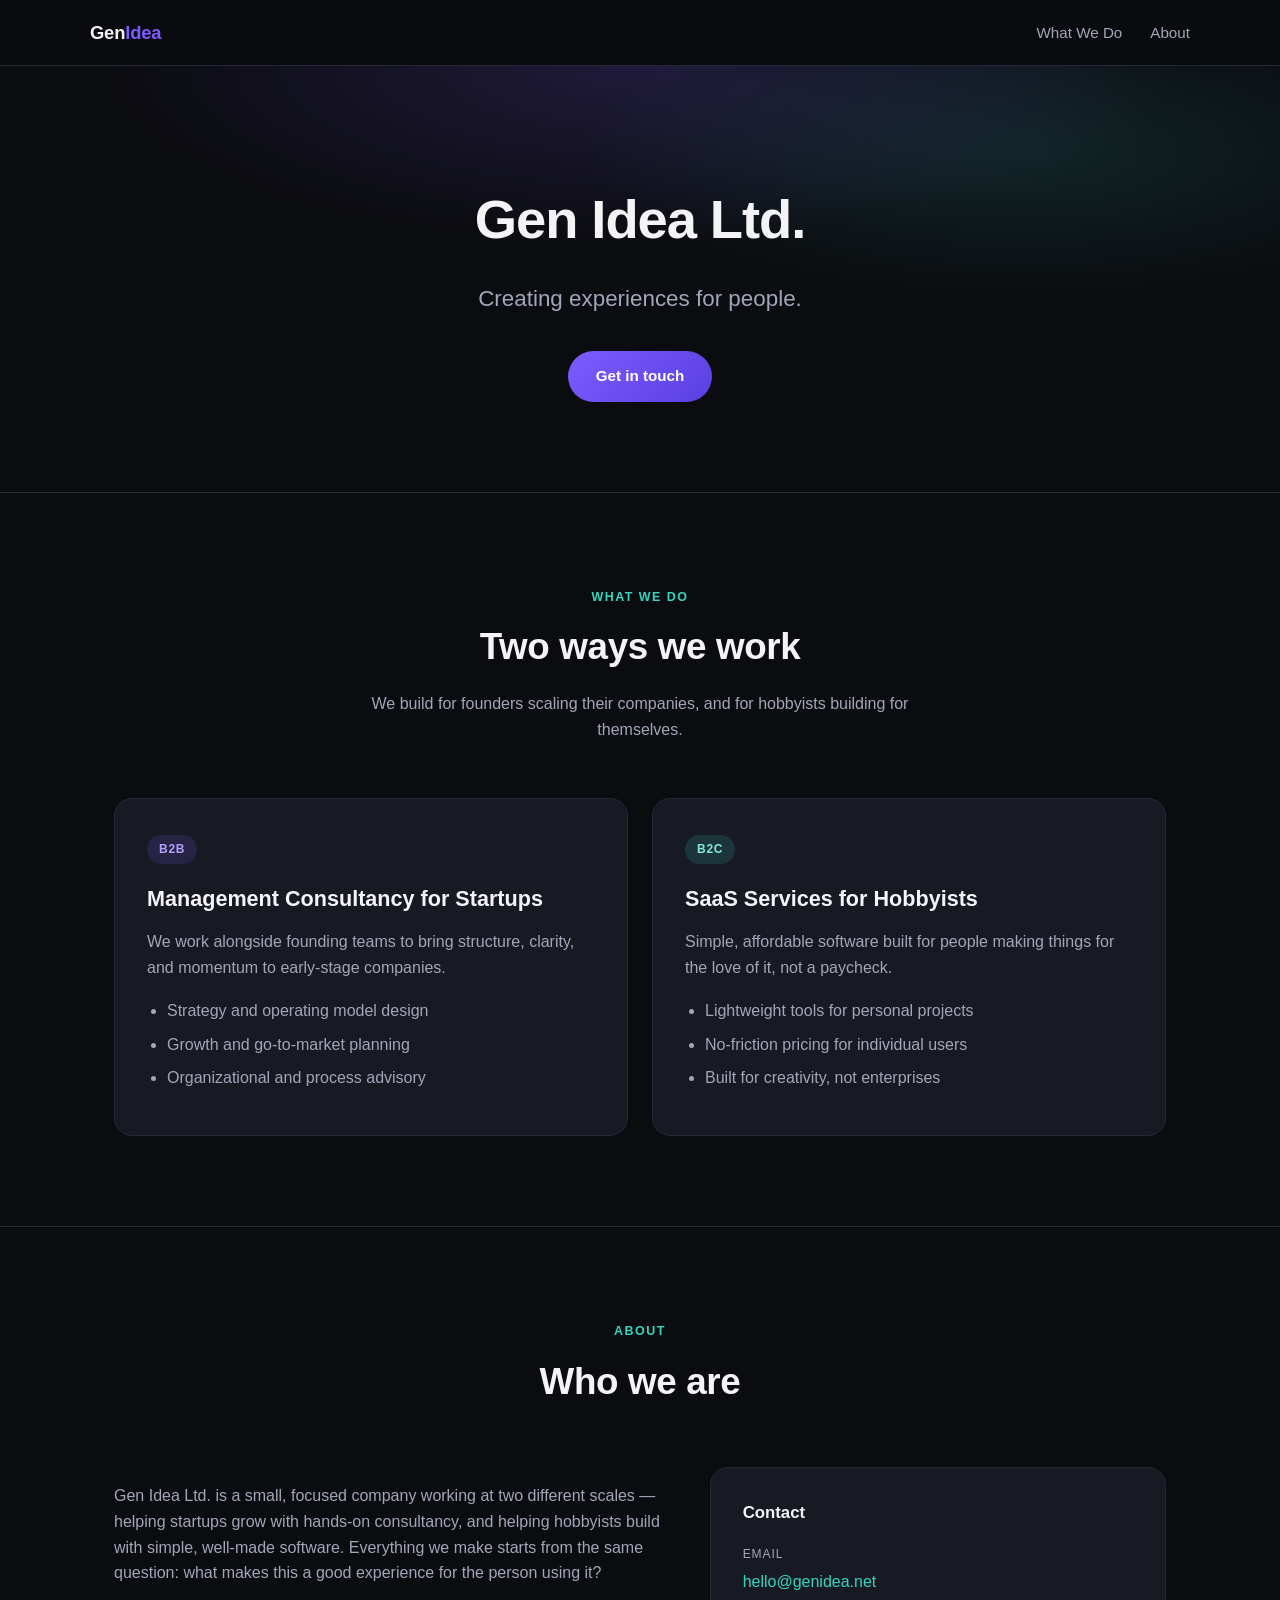
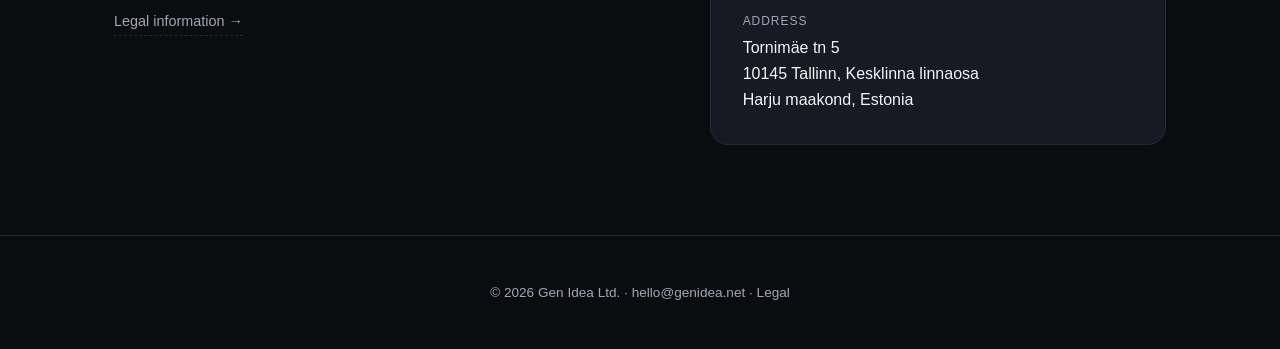
==== website/index.html @ 3b7971c5 "Add single-page website for Gen Idea Ltd. Includes hero with slogan, B2B/B2C what-we-do section, abo" ====
<!doctype html>
<html lang="en">
<head>
  <meta charset="utf-8" />
  <meta name="viewport" content="width=device-width, initial-scale=1" />
  <title>Gen Idea Ltd. — Creating experiences for people.</title>
  <meta name="description" content="Gen Idea Ltd. — management consultancy for startups and SaaS tools for hobbyists." />
  <link rel="stylesheet" href="styles.css" />
</head>
<body>
  <header>
    <div class="wrap nav">
      <a class="logo" href="#top">Gen<span>Idea</span></a>
      <nav>
        <ul>
          <li><a href="#what-we-do">What We Do</a></li>
          <li><a href="#about">About</a></li>
        </ul>
      </nav>
    </div>
  </header>

  <main>
    <section class="hero" id="top">
      <div class="wrap">
        <h1>Gen Idea Ltd.</h1>
        <p class="slogan">Creating experiences for people.</p>
        <a class="btn" href="mailto:hello@genidea.net">Get in touch</a>
      </div>
    </section>

    <section id="what-we-do">
      <div class="wrap">
        <div class="section-head">
          <span class="eyebrow">What We Do</span>
          <h2>Two ways we work</h2>
          <p>We build for founders scaling their companies, and for hobbyists building for themselves.</p>
        </div>
        <div class="segments">
          <div class="segment b2b">
            <span class="tag">B2B</span>
            <h3>Management Consultancy for Startups</h3>
            <p>We work alongside founding teams to bring structure, clarity, and momentum to early-stage companies.</p>
            <ul>
              <li>Strategy and operating model design</li>
              <li>Growth and go-to-market planning</li>
              <li>Organizational and process advisory</li>
            </ul>
          </div>
          <div class="segment b2c">
            <span class="tag">B2C</span>
            <h3>SaaS Services for Hobbyists</h3>
            <p>Simple, affordable software built for people making things for the love of it, not a paycheck.</p>
            <ul>
              <li>Lightweight tools for personal projects</li>
              <li>No-friction pricing for individual users</li>
              <li>Built for creativity, not enterprises</li>
            </ul>
          </div>
        </div>
      </div>
    </section>

    <section id="about">
      <div class="wrap">
        <div class="section-head">
          <span class="eyebrow">About</span>
          <h2>Who we are</h2>
        </div>
        <div class="about-grid">
          <div>
            <p>Gen Idea Ltd. is a small, focused company working at two different scales — helping startups grow with hands-on consultancy, and helping hobbyists build with simple, well-made software. Everything we make starts from the same question: what makes this a good experience for the person using it?</p>
            <a class="legal-link" href="legal.html">Legal information →</a>
          </div>
          <div class="info-card">
            <h3>Contact</h3>
            <div class="info-row">
              <div>
                <div class="label">Email</div>
                <div class="value"><a href="mailto:hello@genidea.net">hello@genidea.net</a></div>
              </div>
            </div>
            <div class="info-row">
              <div>
                <div class="label">Address</div>
                <div class="value">Tornimäe tn 5<br />10145 Tallinn, Kesklinna linnaosa<br />Harju maakond, Estonia</div>
              </div>
            </div>
          </div>
        </div>
      </div>
    </section>
  </main>

  <footer>
    <div class="wrap">
      <p>&copy; 2026 Gen Idea Ltd. · <a href="mailto:hello@genidea.net">hello@genidea.net</a> · <a href="legal.html">Legal</a></p>
    </div>
  </footer>
</body>
</html>
---- website/styles.css ----
:root {
  --bg: #0b0c10;
  --bg-alt: #121319;
  --surface: #171923;
  --border: #262838;
  --text: #f4f4f6;
  --text-dim: #a3a6b8;
  --accent: #7c5cff;
  --accent-2: #35d6c0;
  --max-width: 1100px;
}

* {
  box-sizing: border-box;
}

html {
  scroll-behavior: smooth;
}

body {
  margin: 0;
  font-family: "Inter", -apple-system, BlinkMacSystemFont, "Segoe UI", sans-serif;
  background: var(--bg);
  color: var(--text);
  line-height: 1.6;
}

a {
  color: inherit;
}

img {
  max-width: 100%;
}

.wrap {
  max-width: var(--max-width);
  margin: 0 auto;
  padding: 0 24px;
}

/* Header */

header {
  position: sticky;
  top: 0;
  z-index: 10;
  background: rgba(11, 12, 16, 0.85);
  backdrop-filter: blur(10px);
  border-bottom: 1px solid var(--border);
}

.nav {
  display: flex;
  align-items: center;
  justify-content: space-between;
  padding: 18px 0;
}

.logo {
  font-weight: 700;
  font-size: 1.15rem;
  letter-spacing: -0.01em;
  text-decoration: none;
}

.logo span {
  color: var(--accent);
}

nav ul {
  display: flex;
  gap: 28px;
  list-style: none;
  margin: 0;
  padding: 0;
}

nav a {
  text-decoration: none;
  color: var(--text-dim);
  font-size: 0.95rem;
  transition: color 0.15s ease;
}

nav a:hover {
  color: var(--text);
}

/* Hero */

.hero {
  padding: 110px 0 90px;
  text-align: center;
  background:
    radial-gradient(60% 60% at 50% 0%, rgba(124, 92, 255, 0.18), transparent 70%),
    radial-gradient(50% 50% at 80% 20%, rgba(53, 214, 192, 0.12), transparent 70%);
}

.hero h1 {
  font-size: clamp(2.2rem, 5vw, 3.4rem);
  margin: 0 0 18px;
  letter-spacing: -0.02em;
}

.hero p.slogan {
  font-size: clamp(1.1rem, 2.5vw, 1.4rem);
  color: var(--text-dim);
  max-width: 560px;
  margin: 0 auto 34px;
}

.btn {
  display: inline-block;
  padding: 13px 28px;
  border-radius: 999px;
  background: linear-gradient(135deg, var(--accent), #5a3fe0);
  color: #fff;
  text-decoration: none;
  font-weight: 600;
  font-size: 0.95rem;
  transition: transform 0.15s ease, box-shadow 0.15s ease;
}

.btn:hover {
  transform: translateY(-2px);
  box-shadow: 0 12px 24px -8px rgba(124, 92, 255, 0.55);
}

/* Section shared */

section {
  padding: 90px 0;
}

section + section {
  border-top: 1px solid var(--border);
}

.section-head {
  text-align: center;
  max-width: 620px;
  margin: 0 auto 56px;
}

.section-head .eyebrow {
  text-transform: uppercase;
  letter-spacing: 0.12em;
  font-size: 0.78rem;
  color: var(--accent-2);
  font-weight: 700;
}

.section-head h2 {
  font-size: clamp(1.7rem, 3.5vw, 2.3rem);
  margin: 10px 0 14px;
  letter-spacing: -0.01em;
}

.section-head p {
  color: var(--text-dim);
  margin: 0;
}

/* What we do */

.segments {
  display: grid;
  grid-template-columns: repeat(auto-fit, minmax(300px, 1fr));
  gap: 24px;
}

.segment {
  background: var(--surface);
  border: 1px solid var(--border);
  border-radius: 18px;
  padding: 36px 32px;
}

.segment .tag {
  display: inline-block;
  font-size: 0.75rem;
  font-weight: 700;
  letter-spacing: 0.06em;
  padding: 5px 12px;
  border-radius: 999px;
  margin-bottom: 18px;
}

.segment.b2b .tag {
  background: rgba(124, 92, 255, 0.15);
  color: #b3a1ff;
}

.segment.b2c .tag {
  background: rgba(53, 214, 192, 0.15);
  color: #7fe9da;
}

.segment h3 {
  margin: 0 0 12px;
  font-size: 1.35rem;
}

.segment p {
  color: var(--text-dim);
  margin: 0 0 18px;
}

.segment ul {
  margin: 0;
  padding-left: 20px;
  color: var(--text-dim);
}

.segment li {
  margin-bottom: 8px;
}

/* About */

.about-grid {
  display: grid;
  grid-template-columns: 1.2fr 1fr;
  gap: 48px;
  align-items: start;
}

.about-grid p {
  color: var(--text-dim);
}

.info-card {
  background: var(--surface);
  border: 1px solid var(--border);
  border-radius: 18px;
  padding: 32px;
}

.info-card h3 {
  margin: 0 0 18px;
  font-size: 1.05rem;
}

.info-row {
  display: flex;
  gap: 14px;
  margin-bottom: 18px;
}

.info-row:last-child {
  margin-bottom: 0;
}

.info-row .label {
  font-size: 0.75rem;
  text-transform: uppercase;
  letter-spacing: 0.08em;
  color: var(--text-dim);
  margin-bottom: 4px;
}

.info-row .value a {
  color: var(--accent-2);
  text-decoration: none;
}

.info-row .value a:hover {
  text-decoration: underline;
}

.legal-link {
  display: inline-flex;
  align-items: center;
  gap: 6px;
  margin-top: 8px;
  font-size: 0.9rem;
  color: var(--text-dim);
  text-decoration: none;
  border-bottom: 1px dashed var(--border);
  padding-bottom: 2px;
}

.legal-link:hover {
  color: var(--text);
  border-color: var(--text-dim);
}

@media (max-width: 720px) {
  .about-grid {
    grid-template-columns: 1fr;
  }

  nav ul {
    gap: 16px;
  }
}

/* Footer */

footer {
  border-top: 1px solid var(--border);
  padding: 32px 0;
  text-align: center;
  color: var(--text-dim);
  font-size: 0.85rem;
}

footer a {
  color: var(--text-dim);
  text-decoration: none;
}

footer a:hover {
  color: var(--text);
}

/* Legal page */

.legal-body {
  max-width: 720px;
  margin: 0 auto;
  padding: 70px 24px 100px;
}

.legal-body h1 {
  font-size: 2rem;
  margin-bottom: 8px;
}

.legal-body .updated {
  color: var(--text-dim);
  font-size: 0.9rem;
  margin-bottom: 40px;
}

.legal-body h2 {
  font-size: 1.2rem;
  margin-top: 40px;
}

.legal-body p,
.legal-body li {
  color: var(--text-dim);
}

.back-link {
  display: inline-block;
  margin-bottom: 30px;
  color: var(--accent-2);
  text-decoration: none;
  font-size: 0.9rem;
}

.back-link:hover {
  text-decoration: underline;
}
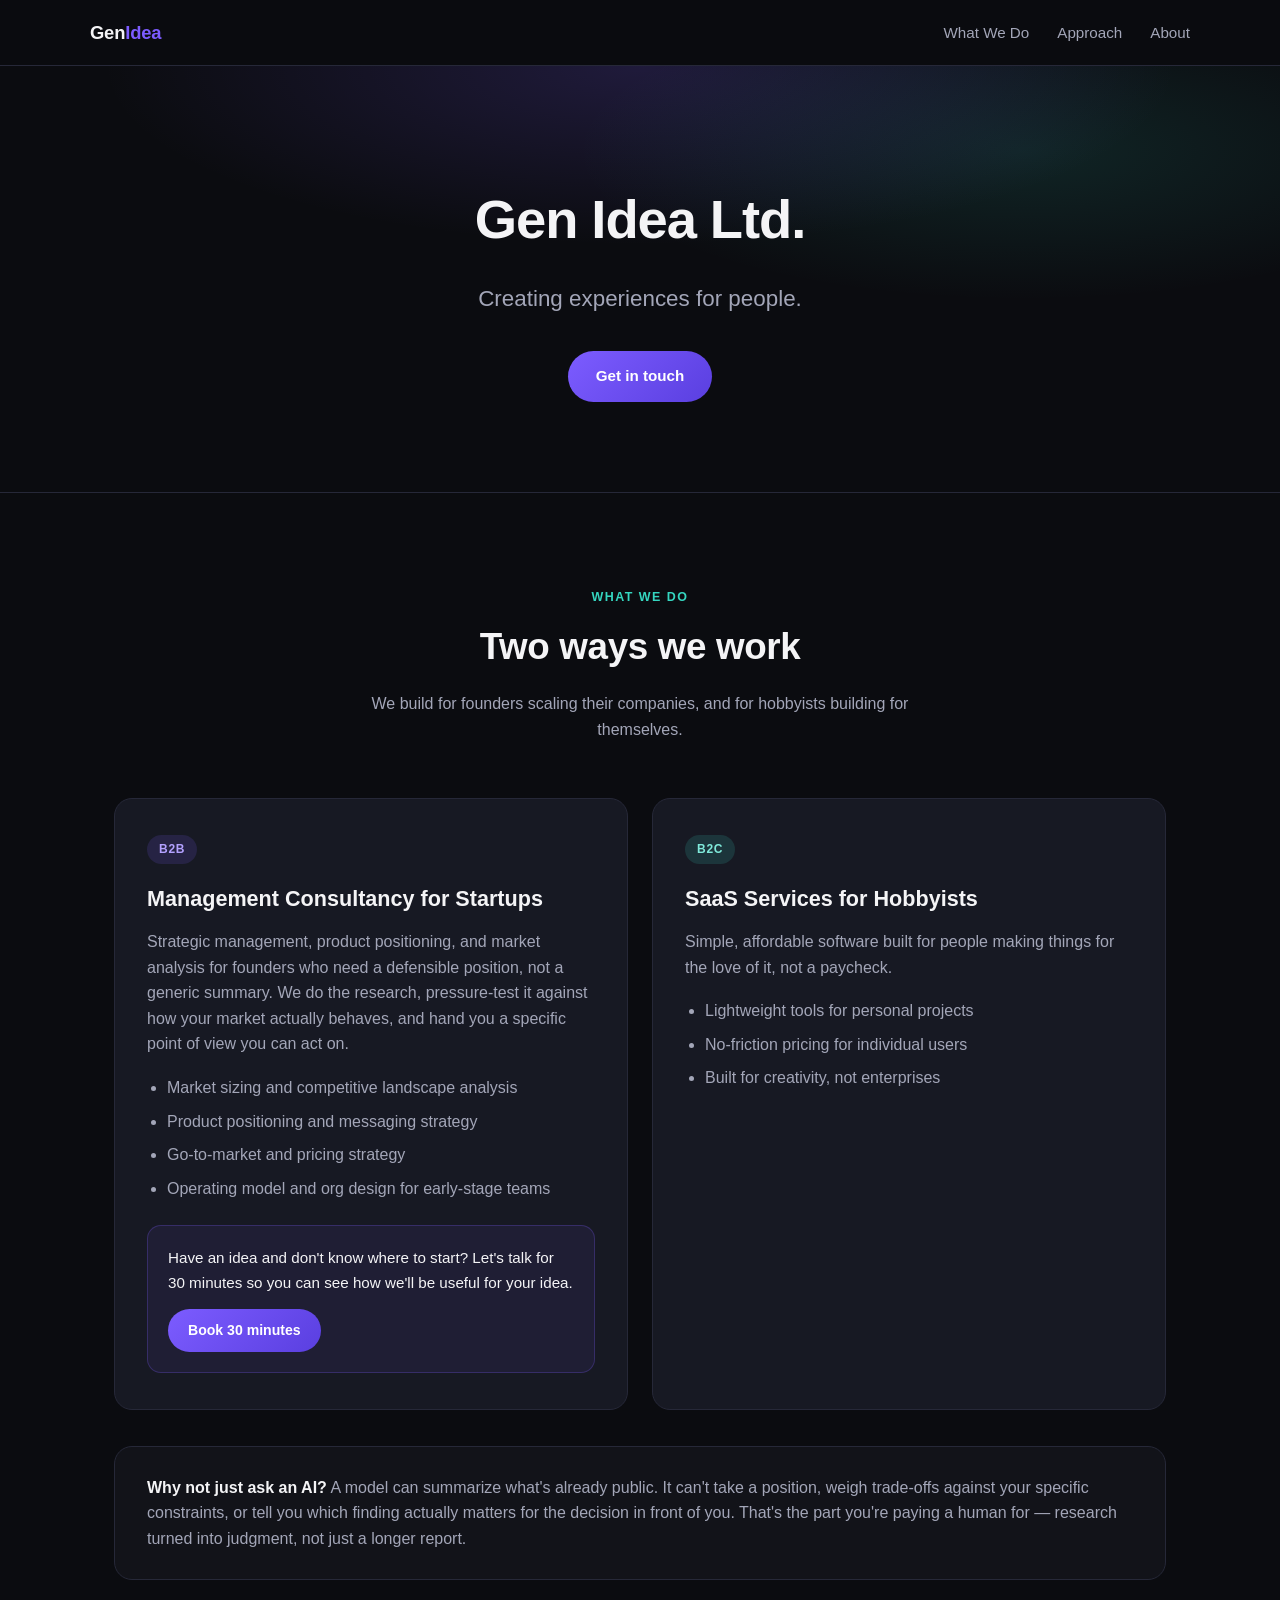
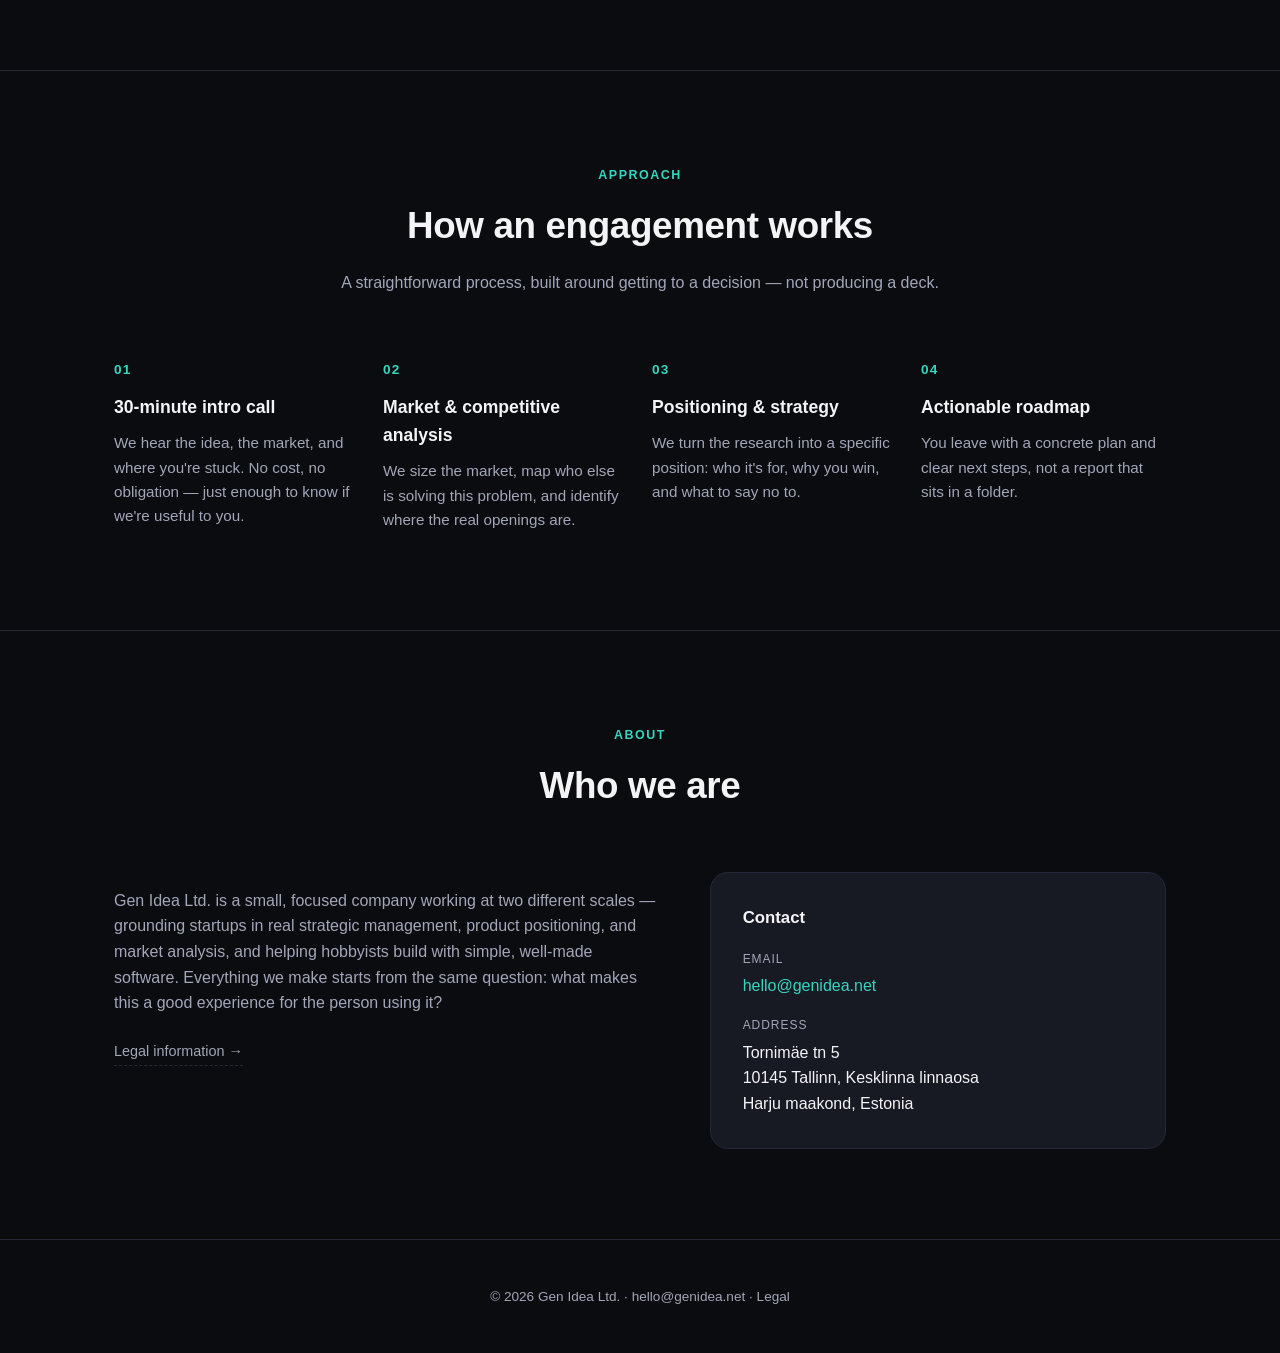
==== commit e1fccbf7: "Reposition B2B copy around strategic management expertise Add named methodology (market sizing, posi" ====
--- a/website/index.html
+++ b/website/index.html
@@ -14,6 +14,7 @@
       <nav>
         <ul>
           <li><a href="#what-we-do">What We Do</a></li>
+          <li><a href="#approach">Approach</a></li>
           <li><a href="#about">About</a></li>
         </ul>
       </nav>
@@ -40,12 +41,17 @@
           <div class="segment b2b">
             <span class="tag">B2B</span>
             <h3>Management Consultancy for Startups</h3>
-            <p>We work alongside founding teams to bring structure, clarity, and momentum to early-stage companies.</p>
+            <p>Strategic management, product positioning, and market analysis for founders who need a defensible position, not a generic summary. We do the research, pressure-test it against how your market actually behaves, and hand you a specific point of view you can act on.</p>
             <ul>
-              <li>Strategy and operating model design</li>
-              <li>Growth and go-to-market planning</li>
-              <li>Organizational and process advisory</li>
+              <li>Market sizing and competitive landscape analysis</li>
+              <li>Product positioning and messaging strategy</li>
+              <li>Go-to-market and pricing strategy</li>
+              <li>Operating model and org design for early-stage teams</li>
             </ul>
+            <div class="cta-box">
+              <p>Have an idea and don't know where to start? Let's talk for 30 minutes so you can see how we'll be useful for your idea.</p>
+              <a class="btn btn-sm" href="mailto:hello@genidea.net?subject=30-minute%20call%20about%20my%20idea">Book 30 minutes</a>
+            </div>
           </div>
           <div class="segment b2c">
             <span class="tag">B2C</span>
@@ -56,6 +62,41 @@
               <li>No-friction pricing for individual users</li>
               <li>Built for creativity, not enterprises</li>
             </ul>
+          </div>
+        </div>
+        <div class="differentiator">
+          <p><strong>Why not just ask an AI?</strong> A model can summarize what's already public. It can't take a position, weigh trade-offs against your specific constraints, or tell you which finding actually matters for the decision in front of you. That's the part you're paying a human for — research turned into judgment, not just a longer report.</p>
+        </div>
+      </div>
+    </section>
+
+    <section id="approach">
+      <div class="wrap">
+        <div class="section-head">
+          <span class="eyebrow">Approach</span>
+          <h2>How an engagement works</h2>
+          <p>A straightforward process, built around getting to a decision — not producing a deck.</p>
+        </div>
+        <div class="process">
+          <div class="process-step">
+            <span class="step-num">01</span>
+            <h3>30-minute intro call</h3>
+            <p>We hear the idea, the market, and where you're stuck. No cost, no obligation — just enough to know if we're useful to you.</p>
+          </div>
+          <div class="process-step">
+            <span class="step-num">02</span>
+            <h3>Market &amp; competitive analysis</h3>
+            <p>We size the market, map who else is solving this problem, and identify where the real openings are.</p>
+          </div>
+          <div class="process-step">
+            <span class="step-num">03</span>
+            <h3>Positioning &amp; strategy</h3>
+            <p>We turn the research into a specific position: who it's for, why you win, and what to say no to.</p>
+          </div>
+          <div class="process-step">
+            <span class="step-num">04</span>
+            <h3>Actionable roadmap</h3>
+            <p>You leave with a concrete plan and clear next steps, not a report that sits in a folder.</p>
           </div>
         </div>
       </div>
@@ -69,7 +110,7 @@
         </div>
         <div class="about-grid">
           <div>
-            <p>Gen Idea Ltd. is a small, focused company working at two different scales — helping startups grow with hands-on consultancy, and helping hobbyists build with simple, well-made software. Everything we make starts from the same question: what makes this a good experience for the person using it?</p>
+            <p>Gen Idea Ltd. is a small, focused company working at two different scales — grounding startups in real strategic management, product positioning, and market analysis, and helping hobbyists build with simple, well-made software. Everything we make starts from the same question: what makes this a good experience for the person using it?</p>
             <a class="legal-link" href="legal.html">Legal information →</a>
           </div>
           <div class="info-card">
--- a/website/styles.css
+++ b/website/styles.css
@@ -218,6 +218,74 @@
   margin-bottom: 8px;
 }
 
+.cta-box {
+  margin-top: 24px;
+  padding: 20px;
+  border-radius: 14px;
+  background: rgba(124, 92, 255, 0.08);
+  border: 1px solid rgba(124, 92, 255, 0.25);
+}
+
+.cta-box p {
+  margin: 0 0 14px;
+  color: var(--text);
+  font-size: 0.95rem;
+}
+
+.btn-sm {
+  padding: 10px 20px;
+  font-size: 0.88rem;
+}
+
+.differentiator {
+  margin-top: 36px;
+  padding: 28px 32px;
+  border-radius: 18px;
+  background: var(--bg-alt);
+  border: 1px solid var(--border);
+}
+
+.differentiator p {
+  margin: 0;
+  color: var(--text-dim);
+}
+
+.differentiator strong {
+  color: var(--text);
+}
+
+/* Approach */
+
+.process {
+  display: grid;
+  grid-template-columns: repeat(auto-fit, minmax(220px, 1fr));
+  gap: 24px;
+}
+
+.process-step {
+  padding: 8px 0;
+}
+
+.step-num {
+  display: block;
+  font-size: 0.85rem;
+  font-weight: 700;
+  color: var(--accent-2);
+  letter-spacing: 0.08em;
+  margin-bottom: 12px;
+}
+
+.process-step h3 {
+  margin: 0 0 10px;
+  font-size: 1.1rem;
+}
+
+.process-step p {
+  margin: 0;
+  color: var(--text-dim);
+  font-size: 0.95rem;
+}
+
 /* About */
 
 .about-grid {
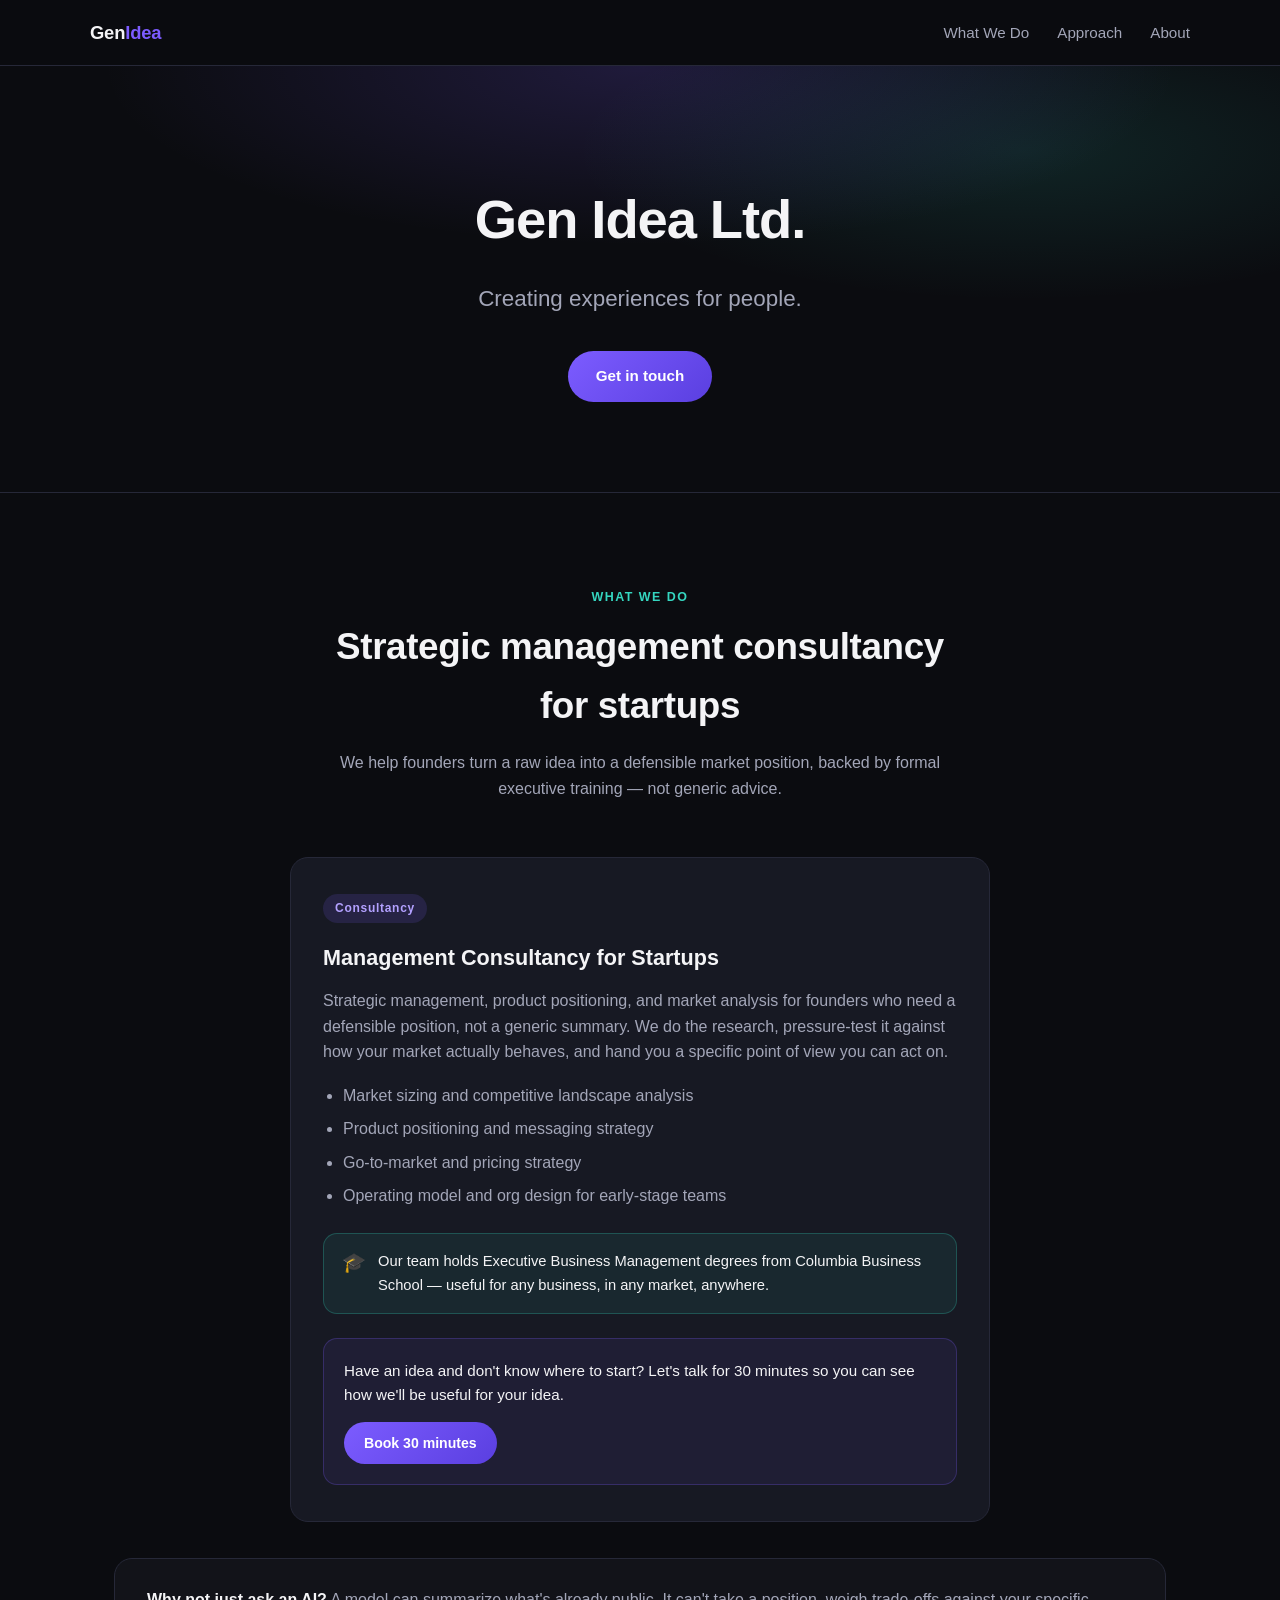
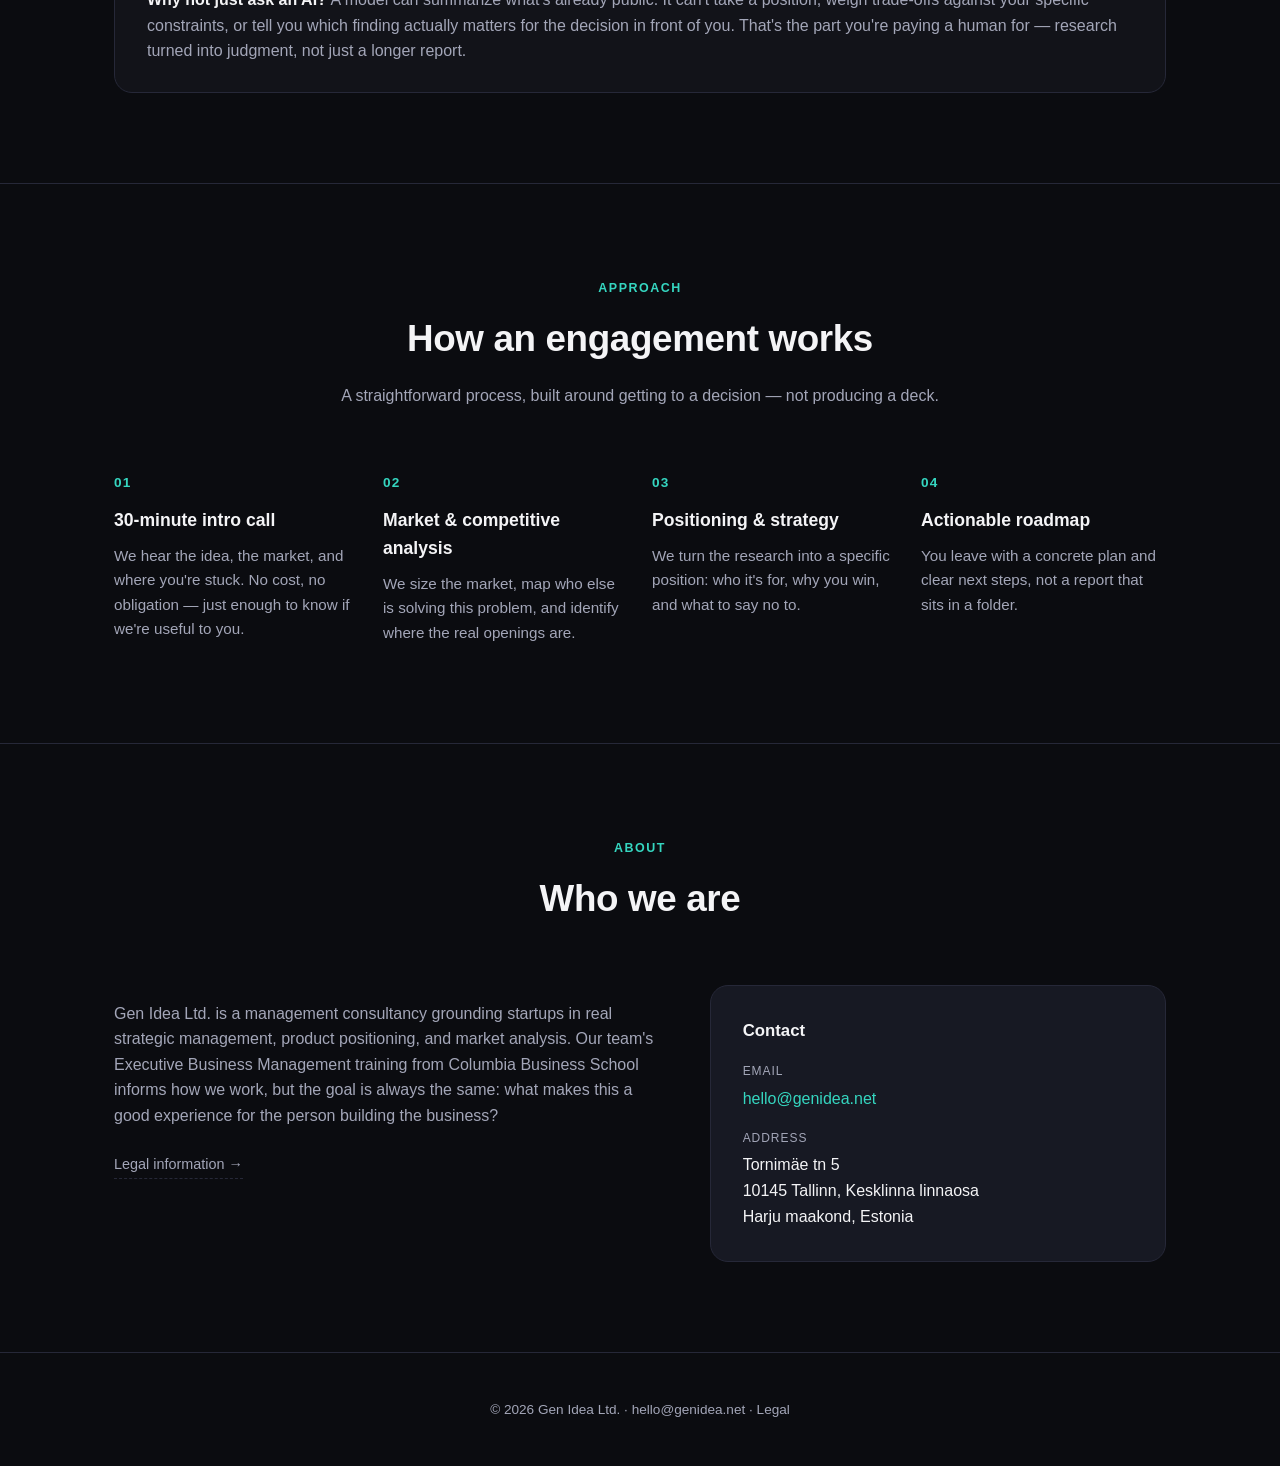
==== commit 10c49a7a: "Drop B2C segment, make site fully B2B and add credentials Remove the SaaS-for-hobbyists offering and" ====
--- a/website/index.html
+++ b/website/index.html
@@ -4,7 +4,7 @@
   <meta charset="utf-8" />
   <meta name="viewport" content="width=device-width, initial-scale=1" />
   <title>Gen Idea Ltd. — Creating experiences for people.</title>
-  <meta name="description" content="Gen Idea Ltd. — management consultancy for startups and SaaS tools for hobbyists." />
+  <meta name="description" content="Gen Idea Ltd. — strategic management consultancy for startups, led by Columbia Business School-trained executives." />
   <link rel="stylesheet" href="styles.css" />
 </head>
 <body>
@@ -34,12 +34,12 @@
       <div class="wrap">
         <div class="section-head">
           <span class="eyebrow">What We Do</span>
-          <h2>Two ways we work</h2>
-          <p>We build for founders scaling their companies, and for hobbyists building for themselves.</p>
+          <h2>Strategic management consultancy for startups</h2>
+          <p>We help founders turn a raw idea into a defensible market position, backed by formal executive training — not generic advice.</p>
         </div>
-        <div class="segments">
+        <div class="segments segments-single">
           <div class="segment b2b">
-            <span class="tag">B2B</span>
+            <span class="tag">Consultancy</span>
             <h3>Management Consultancy for Startups</h3>
             <p>Strategic management, product positioning, and market analysis for founders who need a defensible position, not a generic summary. We do the research, pressure-test it against how your market actually behaves, and hand you a specific point of view you can act on.</p>
             <ul>
@@ -48,20 +48,14 @@
               <li>Go-to-market and pricing strategy</li>
               <li>Operating model and org design for early-stage teams</li>
             </ul>
+            <div class="credential-badge">
+              <span class="credential-icon" aria-hidden="true">🎓</span>
+              <p>Our team holds Executive Business Management degrees from Columbia Business School — useful for any business, in any market, anywhere.</p>
+            </div>
             <div class="cta-box">
               <p>Have an idea and don't know where to start? Let's talk for 30 minutes so you can see how we'll be useful for your idea.</p>
               <a class="btn btn-sm" href="mailto:hello@genidea.net?subject=30-minute%20call%20about%20my%20idea">Book 30 minutes</a>
             </div>
-          </div>
-          <div class="segment b2c">
-            <span class="tag">B2C</span>
-            <h3>SaaS Services for Hobbyists</h3>
-            <p>Simple, affordable software built for people making things for the love of it, not a paycheck.</p>
-            <ul>
-              <li>Lightweight tools for personal projects</li>
-              <li>No-friction pricing for individual users</li>
-              <li>Built for creativity, not enterprises</li>
-            </ul>
           </div>
         </div>
         <div class="differentiator">
@@ -110,7 +104,7 @@
         </div>
         <div class="about-grid">
           <div>
-            <p>Gen Idea Ltd. is a small, focused company working at two different scales — grounding startups in real strategic management, product positioning, and market analysis, and helping hobbyists build with simple, well-made software. Everything we make starts from the same question: what makes this a good experience for the person using it?</p>
+            <p>Gen Idea Ltd. is a management consultancy grounding startups in real strategic management, product positioning, and market analysis. Our team's Executive Business Management training from Columbia Business School informs how we work, but the goal is always the same: what makes this a good experience for the person building the business?</p>
             <a class="legal-link" href="legal.html">Legal information →</a>
           </div>
           <div class="info-card">
--- a/website/styles.css
+++ b/website/styles.css
@@ -171,6 +171,12 @@
   gap: 24px;
 }
 
+.segments-single {
+  grid-template-columns: 1fr;
+  max-width: 700px;
+  margin: 0 auto;
+}
+
 .segment {
   background: var(--surface);
   border: 1px solid var(--border);
@@ -218,6 +224,28 @@
   margin-bottom: 8px;
 }
 
+.credential-badge {
+  display: flex;
+  align-items: flex-start;
+  gap: 12px;
+  margin-top: 24px;
+  padding: 16px 18px;
+  border-radius: 14px;
+  background: rgba(53, 214, 192, 0.08);
+  border: 1px solid rgba(53, 214, 192, 0.25);
+}
+
+.credential-icon {
+  font-size: 1.2rem;
+  line-height: 1.4;
+}
+
+.credential-badge p {
+  margin: 0;
+  color: var(--text);
+  font-size: 0.92rem;
+}
+
 .cta-box {
   margin-top: 24px;
   padding: 20px;
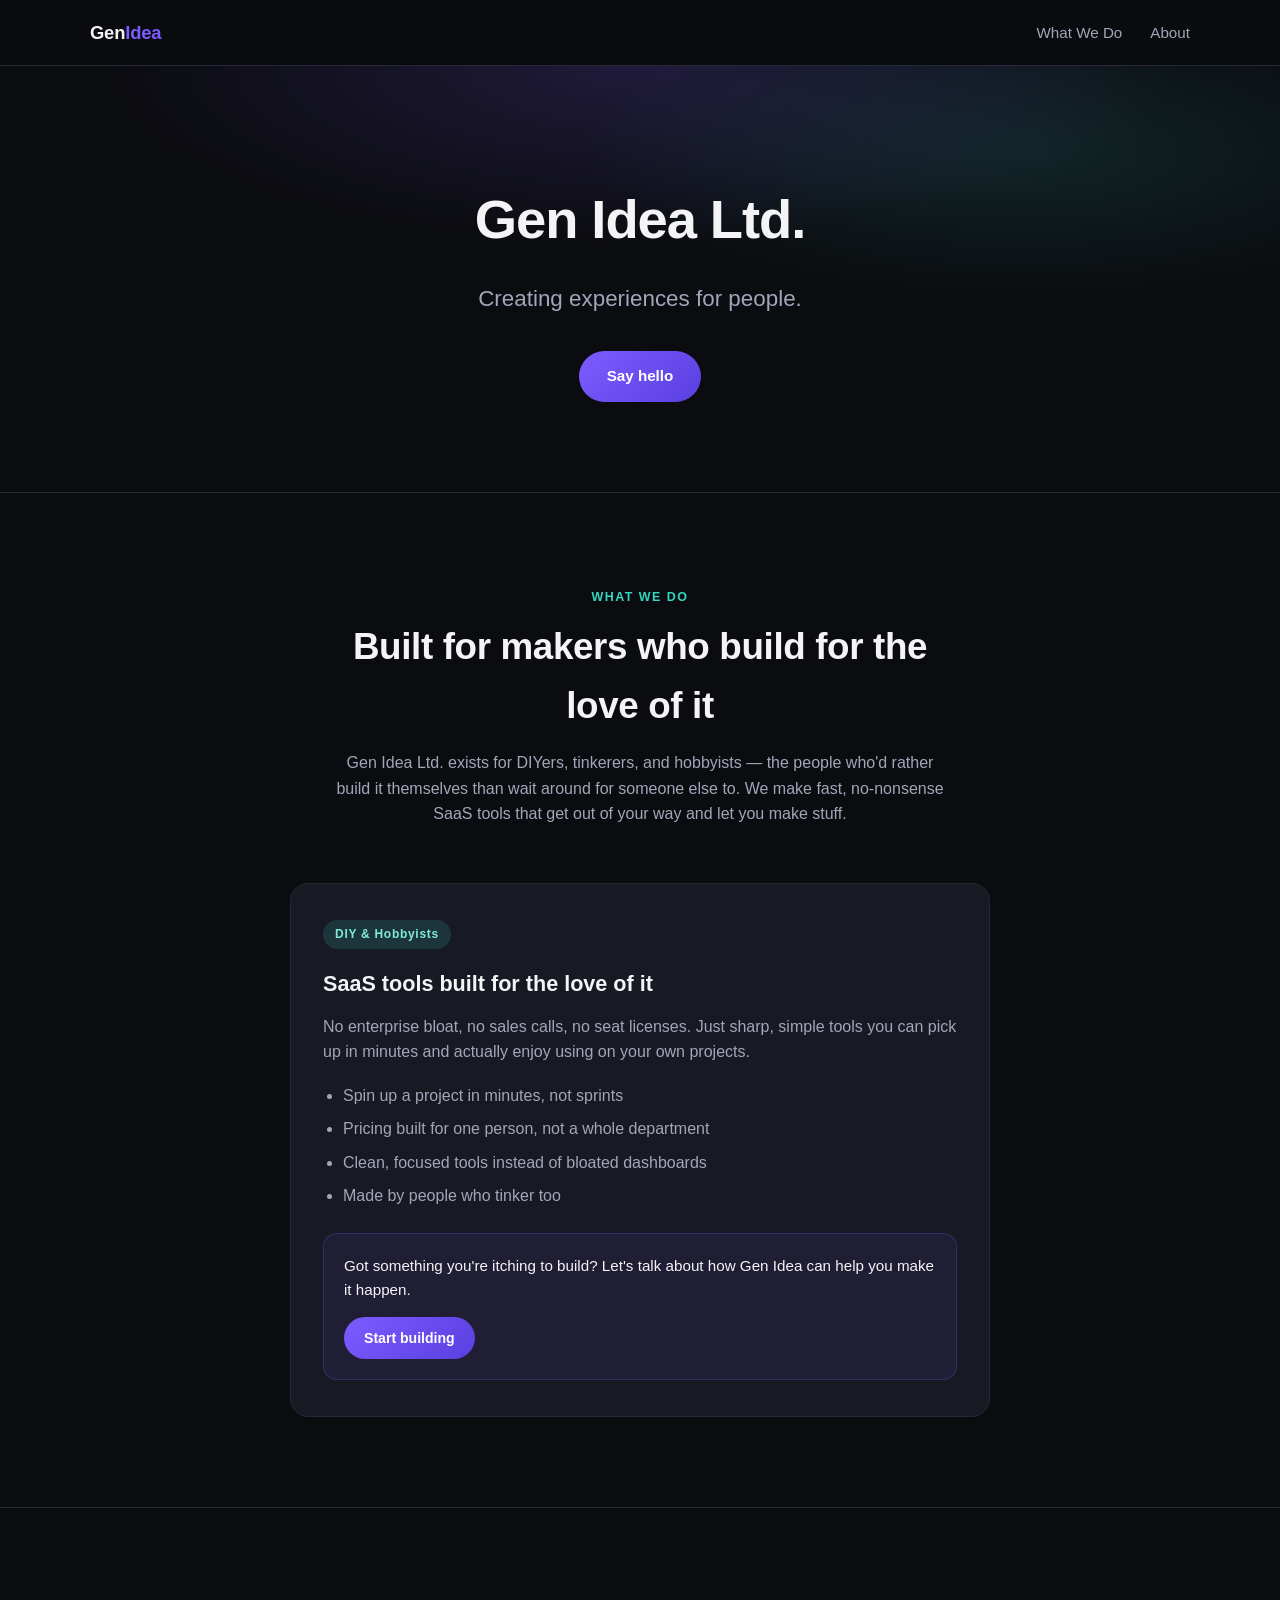
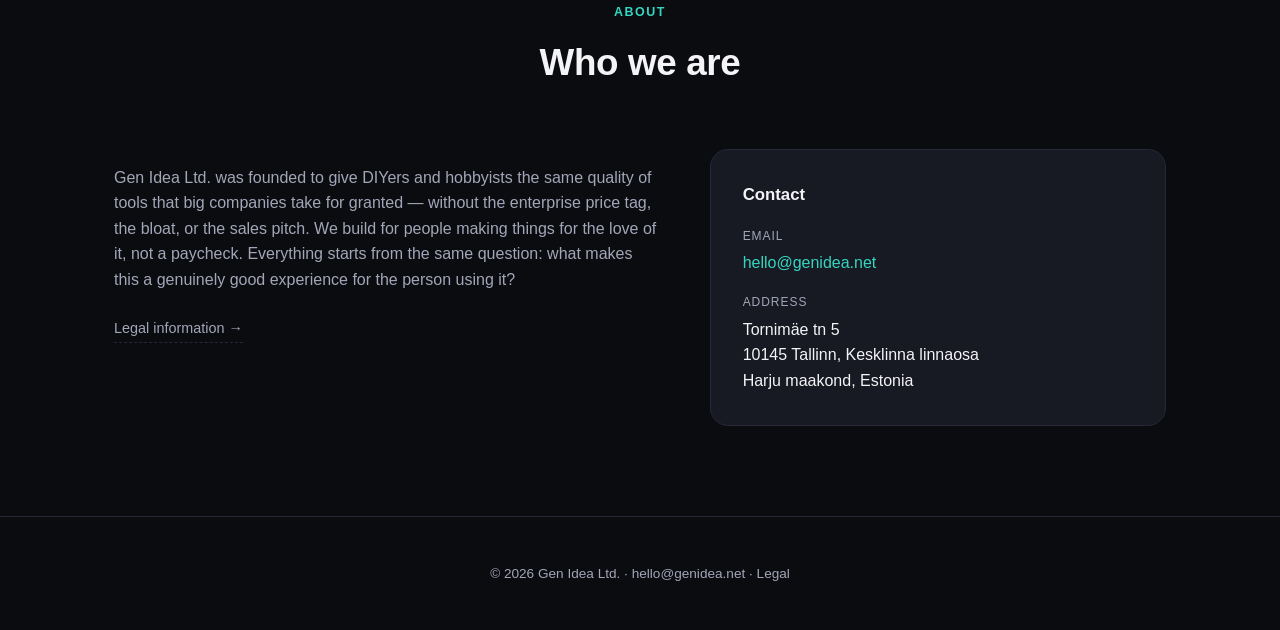
==== commit 9c423820: "Pivot site to DIY/hobbyist focus, drop B2B consultancy content Remove the B2B management consultancy" ====
--- a/website/index.html
+++ b/website/index.html
@@ -4,7 +4,7 @@
   <meta charset="utf-8" />
   <meta name="viewport" content="width=device-width, initial-scale=1" />
   <title>Gen Idea Ltd. — Creating experiences for people.</title>
-  <meta name="description" content="Gen Idea Ltd. — strategic management consultancy for startups, led by Columbia Business School-trained executives." />
+  <meta name="description" content="Gen Idea Ltd. — SaaS tools built for DIYers, makers, and hobbyists who love building things themselves." />
   <link rel="stylesheet" href="styles.css" />
 </head>
 <body>
@@ -14,7 +14,6 @@
       <nav>
         <ul>
           <li><a href="#what-we-do">What We Do</a></li>
-          <li><a href="#approach">Approach</a></li>
           <li><a href="#about">About</a></li>
         </ul>
       </nav>
@@ -26,7 +25,7 @@
       <div class="wrap">
         <h1>Gen Idea Ltd.</h1>
         <p class="slogan">Creating experiences for people.</p>
-        <a class="btn" href="mailto:hello@genidea.net">Get in touch</a>
+        <a class="btn" href="mailto:hello@genidea.net">Say hello</a>
       </div>
     </section>
 
@@ -34,63 +33,24 @@
       <div class="wrap">
         <div class="section-head">
           <span class="eyebrow">What We Do</span>
-          <h2>Strategic management consultancy for startups</h2>
-          <p>We help founders turn a raw idea into a defensible market position, backed by formal executive training — not generic advice.</p>
+          <h2>Built for makers who build for the love of it</h2>
+          <p>Gen Idea Ltd. exists for DIYers, tinkerers, and hobbyists — the people who'd rather build it themselves than wait around for someone else to. We make fast, no-nonsense SaaS tools that get out of your way and let you make stuff.</p>
         </div>
         <div class="segments segments-single">
-          <div class="segment b2b">
-            <span class="tag">Consultancy</span>
-            <h3>Management Consultancy for Startups</h3>
-            <p>Strategic management, product positioning, and market analysis for founders who need a defensible position, not a generic summary. We do the research, pressure-test it against how your market actually behaves, and hand you a specific point of view you can act on.</p>
+          <div class="segment b2c">
+            <span class="tag">DIY &amp; Hobbyists</span>
+            <h3>SaaS tools built for the love of it</h3>
+            <p>No enterprise bloat, no sales calls, no seat licenses. Just sharp, simple tools you can pick up in minutes and actually enjoy using on your own projects.</p>
             <ul>
-              <li>Market sizing and competitive landscape analysis</li>
-              <li>Product positioning and messaging strategy</li>
-              <li>Go-to-market and pricing strategy</li>
-              <li>Operating model and org design for early-stage teams</li>
+              <li>Spin up a project in minutes, not sprints</li>
+              <li>Pricing built for one person, not a whole department</li>
+              <li>Clean, focused tools instead of bloated dashboards</li>
+              <li>Made by people who tinker too</li>
             </ul>
-            <div class="credential-badge">
-              <span class="credential-icon" aria-hidden="true">🎓</span>
-              <p>Our team holds Executive Business Management degrees from Columbia Business School — useful for any business, in any market, anywhere.</p>
+            <div class="cta-box">
+              <p>Got something you're itching to build? Let's talk about how Gen Idea can help you make it happen.</p>
+              <a class="btn btn-sm" href="mailto:hello@genidea.net?subject=Let%27s%20build%20something">Start building</a>
             </div>
-            <div class="cta-box">
-              <p>Have an idea and don't know where to start? Let's talk for 30 minutes so you can see how we'll be useful for your idea.</p>
-              <a class="btn btn-sm" href="mailto:hello@genidea.net?subject=30-minute%20call%20about%20my%20idea">Book 30 minutes</a>
-            </div>
-          </div>
-        </div>
-        <div class="differentiator">
-          <p><strong>Why not just ask an AI?</strong> A model can summarize what's already public. It can't take a position, weigh trade-offs against your specific constraints, or tell you which finding actually matters for the decision in front of you. That's the part you're paying a human for — research turned into judgment, not just a longer report.</p>
-        </div>
-      </div>
-    </section>
-
-    <section id="approach">
-      <div class="wrap">
-        <div class="section-head">
-          <span class="eyebrow">Approach</span>
-          <h2>How an engagement works</h2>
-          <p>A straightforward process, built around getting to a decision — not producing a deck.</p>
-        </div>
-        <div class="process">
-          <div class="process-step">
-            <span class="step-num">01</span>
-            <h3>30-minute intro call</h3>
-            <p>We hear the idea, the market, and where you're stuck. No cost, no obligation — just enough to know if we're useful to you.</p>
-          </div>
-          <div class="process-step">
-            <span class="step-num">02</span>
-            <h3>Market &amp; competitive analysis</h3>
-            <p>We size the market, map who else is solving this problem, and identify where the real openings are.</p>
-          </div>
-          <div class="process-step">
-            <span class="step-num">03</span>
-            <h3>Positioning &amp; strategy</h3>
-            <p>We turn the research into a specific position: who it's for, why you win, and what to say no to.</p>
-          </div>
-          <div class="process-step">
-            <span class="step-num">04</span>
-            <h3>Actionable roadmap</h3>
-            <p>You leave with a concrete plan and clear next steps, not a report that sits in a folder.</p>
           </div>
         </div>
       </div>
@@ -104,7 +64,7 @@
         </div>
         <div class="about-grid">
           <div>
-            <p>Gen Idea Ltd. is a management consultancy grounding startups in real strategic management, product positioning, and market analysis. Our team's Executive Business Management training from Columbia Business School informs how we work, but the goal is always the same: what makes this a good experience for the person building the business?</p>
+            <p>Gen Idea Ltd. was founded to give DIYers and hobbyists the same quality of tools that big companies take for granted — without the enterprise price tag, the bloat, or the sales pitch. We build for people making things for the love of it, not a paycheck. Everything starts from the same question: what makes this a genuinely good experience for the person using it?</p>
             <a class="legal-link" href="legal.html">Legal information →</a>
           </div>
           <div class="info-card">
--- a/website/styles.css
+++ b/website/styles.css
@@ -224,28 +224,6 @@
   margin-bottom: 8px;
 }
 
-.credential-badge {
-  display: flex;
-  align-items: flex-start;
-  gap: 12px;
-  margin-top: 24px;
-  padding: 16px 18px;
-  border-radius: 14px;
-  background: rgba(53, 214, 192, 0.08);
-  border: 1px solid rgba(53, 214, 192, 0.25);
-}
-
-.credential-icon {
-  font-size: 1.2rem;
-  line-height: 1.4;
-}
-
-.credential-badge p {
-  margin: 0;
-  color: var(--text);
-  font-size: 0.92rem;
-}
-
 .cta-box {
   margin-top: 24px;
   padding: 20px;
@@ -265,55 +243,6 @@
   font-size: 0.88rem;
 }
 
-.differentiator {
-  margin-top: 36px;
-  padding: 28px 32px;
-  border-radius: 18px;
-  background: var(--bg-alt);
-  border: 1px solid var(--border);
-}
-
-.differentiator p {
-  margin: 0;
-  color: var(--text-dim);
-}
-
-.differentiator strong {
-  color: var(--text);
-}
-
-/* Approach */
-
-.process {
-  display: grid;
-  grid-template-columns: repeat(auto-fit, minmax(220px, 1fr));
-  gap: 24px;
-}
-
-.process-step {
-  padding: 8px 0;
-}
-
-.step-num {
-  display: block;
-  font-size: 0.85rem;
-  font-weight: 700;
-  color: var(--accent-2);
-  letter-spacing: 0.08em;
-  margin-bottom: 12px;
-}
-
-.process-step h3 {
-  margin: 0 0 10px;
-  font-size: 1.1rem;
-}
-
-.process-step p {
-  margin: 0;
-  color: var(--text-dim);
-  font-size: 0.95rem;
-}
-
 /* About */
 
 .about-grid {
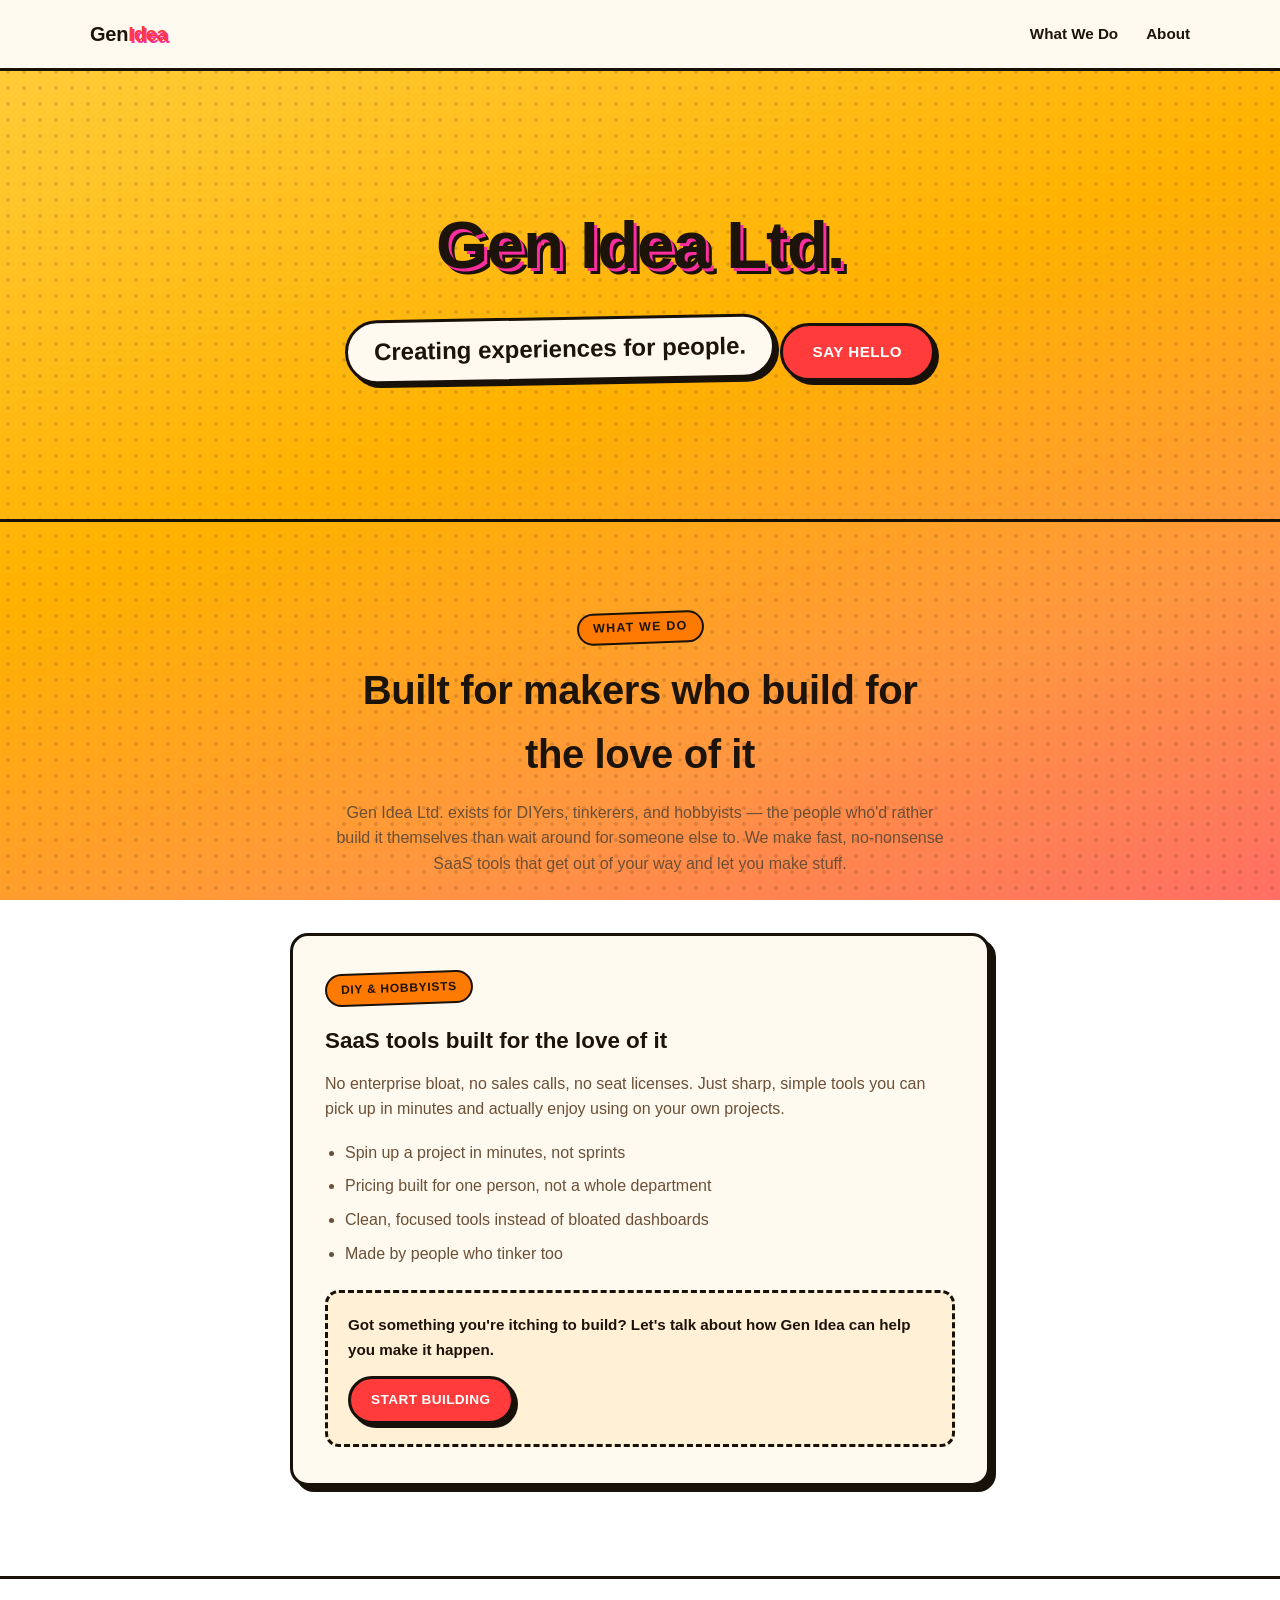
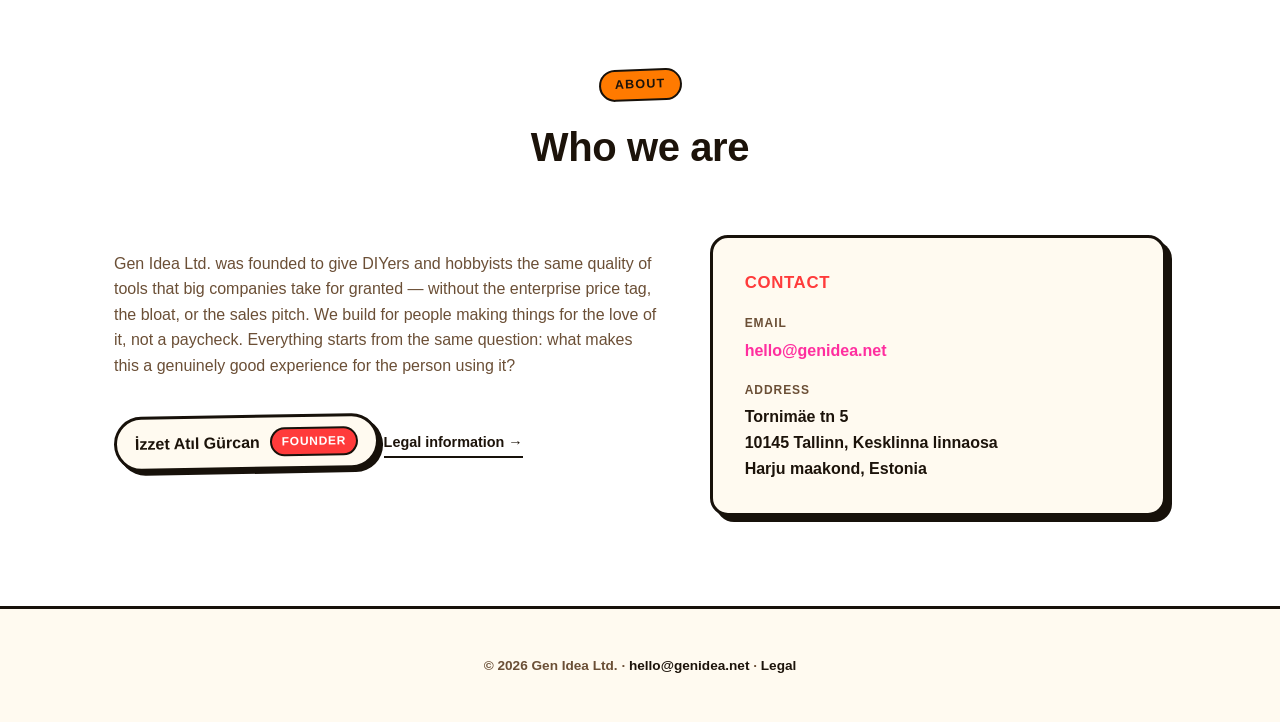
==== commit a08c8a0d: "Add founder credit to About section Co-Authored-By: Claude Sonnet 5 <noreply@anthropic.com> Claude-S" ====
--- a/website/index.html
+++ b/website/index.html
@@ -65,6 +65,10 @@
         <div class="about-grid">
           <div>
             <p>Gen Idea Ltd. was founded to give DIYers and hobbyists the same quality of tools that big companies take for granted — without the enterprise price tag, the bloat, or the sales pitch. We build for people making things for the love of it, not a paycheck. Everything starts from the same question: what makes this a genuinely good experience for the person using it?</p>
+            <div class="founder-badge">
+              <span class="founder-name">İzzet Atıl Gürcan</span>
+              <span class="founder-title">Founder</span>
+            </div>
             <a class="legal-link" href="legal.html">Legal information →</a>
           </div>
           <div class="info-card">
--- a/website/styles.css
+++ b/website/styles.css
@@ -1,13 +1,16 @@
 :root {
-  --bg: #0b0c10;
-  --bg-alt: #121319;
-  --surface: #171923;
-  --border: #262838;
-  --text: #f4f4f6;
-  --text-dim: #a3a6b8;
-  --accent: #7c5cff;
-  --accent-2: #35d6c0;
+  --bg: #ffcf3f;
+  --bg-alt: #ffb100;
+  --surface: #fffaf0;
+  --border: #17110a;
+  --text: #1c130a;
+  --text-dim: #6b4f36;
+  --accent: #ff3b3b;
+  --accent-2: #ff2e9f;
+  --accent-3: #ff7a00;
   --max-width: 1100px;
+  --ink-shadow: 6px 6px 0 var(--border);
+  --ink-shadow-sm: 4px 4px 0 var(--border);
 }
 
 * {
@@ -21,7 +24,11 @@
 body {
   margin: 0;
   font-family: "Inter", -apple-system, BlinkMacSystemFont, "Segoe UI", sans-serif;
-  background: var(--bg);
+  background:
+    radial-gradient(circle, rgba(23, 17, 10, 0.14) 1.6px, transparent 1.6px),
+    linear-gradient(160deg, var(--bg) 0%, var(--bg-alt) 45%, #ff9640 75%, var(--accent-2) 140%);
+  background-size: 16px 16px, cover;
+  background-attachment: fixed;
   color: var(--text);
   line-height: 1.6;
 }
@@ -46,9 +53,8 @@
   position: sticky;
   top: 0;
   z-index: 10;
-  background: rgba(11, 12, 16, 0.85);
-  backdrop-filter: blur(10px);
-  border-bottom: 1px solid var(--border);
+  background: var(--surface);
+  border-bottom: 3px solid var(--border);
 }
 
 .nav {
@@ -59,14 +65,16 @@
 }
 
 .logo {
-  font-weight: 700;
-  font-size: 1.15rem;
+  font-weight: 800;
+  font-size: 1.25rem;
   letter-spacing: -0.01em;
   text-decoration: none;
+  color: var(--text);
 }
 
 .logo span {
   color: var(--accent);
+  text-shadow: 2px 2px 0 var(--accent-2);
 }
 
 nav ul {
@@ -79,53 +87,73 @@
 
 nav a {
   text-decoration: none;
-  color: var(--text-dim);
+  color: var(--text);
+  font-weight: 700;
   font-size: 0.95rem;
   transition: color 0.15s ease;
 }
 
 nav a:hover {
-  color: var(--text);
+  color: var(--accent);
 }
 
 /* Hero */
 
 .hero {
-  padding: 110px 0 90px;
+  padding: 120px 0 100px;
   text-align: center;
-  background:
-    radial-gradient(60% 60% at 50% 0%, rgba(124, 92, 255, 0.18), transparent 70%),
-    radial-gradient(50% 50% at 80% 20%, rgba(53, 214, 192, 0.12), transparent 70%);
 }
 
 .hero h1 {
-  font-size: clamp(2.2rem, 5vw, 3.4rem);
+  font-size: clamp(2.6rem, 6vw, 4.2rem);
   margin: 0 0 18px;
   letter-spacing: -0.02em;
+  font-weight: 900;
+  color: var(--text);
+  text-shadow:
+    3px 3px 0 var(--accent-2),
+    6px 6px 0 var(--border);
 }
 
 .hero p.slogan {
-  font-size: clamp(1.1rem, 2.5vw, 1.4rem);
-  color: var(--text-dim);
+  display: inline-block;
+  font-size: clamp(1.1rem, 2.5vw, 1.5rem);
+  font-weight: 700;
+  color: var(--text);
+  background: var(--surface);
+  border: 3px solid var(--border);
+  border-radius: 999px;
+  padding: 10px 26px;
   max-width: 560px;
-  margin: 0 auto 34px;
+  margin: 0 auto 38px;
+  box-shadow: var(--ink-shadow-sm);
+  transform: rotate(-1deg);
 }
 
 .btn {
   display: inline-block;
-  padding: 13px 28px;
-  border-radius: 999px;
-  background: linear-gradient(135deg, var(--accent), #5a3fe0);
+  padding: 14px 30px;
+  border-radius: 999px;
+  background: var(--accent);
+  border: 3px solid var(--border);
   color: #fff;
   text-decoration: none;
-  font-weight: 600;
+  font-weight: 800;
   font-size: 0.95rem;
+  text-transform: uppercase;
+  letter-spacing: 0.03em;
+  box-shadow: var(--ink-shadow-sm);
   transition: transform 0.15s ease, box-shadow 0.15s ease;
 }
 
 .btn:hover {
-  transform: translateY(-2px);
-  box-shadow: 0 12px 24px -8px rgba(124, 92, 255, 0.55);
+  transform: translate(-2px, -2px);
+  box-shadow: 6px 6px 0 var(--border);
+}
+
+.btn:active {
+  transform: translate(2px, 2px);
+  box-shadow: 1px 1px 0 var(--border);
 }
 
 /* Section shared */
@@ -135,7 +163,7 @@
 }
 
 section + section {
-  border-top: 1px solid var(--border);
+  border-top: 3px solid var(--border);
 }
 
 .section-head {
@@ -145,21 +173,30 @@
 }
 
 .section-head .eyebrow {
-  text-transform: uppercase;
-  letter-spacing: 0.12em;
+  display: inline-block;
+  text-transform: uppercase;
+  letter-spacing: 0.1em;
   font-size: 0.78rem;
-  color: var(--accent-2);
-  font-weight: 700;
+  color: var(--text);
+  font-weight: 800;
+  background: var(--accent-3);
+  border: 2px solid var(--border);
+  border-radius: 999px;
+  padding: 4px 14px;
+  transform: rotate(-2deg);
 }
 
 .section-head h2 {
-  font-size: clamp(1.7rem, 3.5vw, 2.3rem);
-  margin: 10px 0 14px;
+  font-size: clamp(1.8rem, 3.5vw, 2.5rem);
+  margin: 14px 0 14px;
   letter-spacing: -0.01em;
+  font-weight: 900;
+  color: var(--text);
 }
 
 .section-head p {
   color: var(--text-dim);
+  font-weight: 500;
   margin: 0;
 }
 
@@ -168,7 +205,7 @@
 .segments {
   display: grid;
   grid-template-columns: repeat(auto-fit, minmax(300px, 1fr));
-  gap: 24px;
+  gap: 28px;
 }
 
 .segments-single {
@@ -179,38 +216,45 @@
 
 .segment {
   background: var(--surface);
-  border: 1px solid var(--border);
+  border: 3px solid var(--border);
   border-radius: 18px;
   padding: 36px 32px;
+  box-shadow: var(--ink-shadow);
 }
 
 .segment .tag {
   display: inline-block;
   font-size: 0.75rem;
-  font-weight: 700;
+  font-weight: 800;
   letter-spacing: 0.06em;
-  padding: 5px 12px;
+  text-transform: uppercase;
+  padding: 5px 14px;
   border-radius: 999px;
   margin-bottom: 18px;
+  border: 2px solid var(--border);
+  transform: rotate(-2deg);
 }
 
 .segment.b2b .tag {
-  background: rgba(124, 92, 255, 0.15);
-  color: #b3a1ff;
+  background: var(--accent-2);
+  color: #fff;
 }
 
 .segment.b2c .tag {
-  background: rgba(53, 214, 192, 0.15);
-  color: #7fe9da;
+  background: var(--accent-3);
+  color: var(--text);
 }
 
 .segment h3 {
   margin: 0 0 12px;
-  font-size: 1.35rem;
+  font-size: 1.4rem;
+  font-weight: 800;
+  color: var(--text);
 }
 
 .segment p {
   color: var(--text-dim);
+  font-weight: 500;
   margin: 0 0 18px;
 }
 
@@ -218,6 +262,7 @@
   margin: 0;
   padding-left: 20px;
   color: var(--text-dim);
+  font-weight: 500;
 }
 
 .segment li {
@@ -228,19 +273,20 @@
   margin-top: 24px;
   padding: 20px;
   border-radius: 14px;
-  background: rgba(124, 92, 255, 0.08);
-  border: 1px solid rgba(124, 92, 255, 0.25);
+  background: #fff0d6;
+  border: 3px dashed var(--border);
 }
 
 .cta-box p {
   margin: 0 0 14px;
   color: var(--text);
+  font-weight: 700;
   font-size: 0.95rem;
 }
 
 .btn-sm {
   padding: 10px 20px;
-  font-size: 0.88rem;
+  font-size: 0.85rem;
 }
 
 /* About */
@@ -254,18 +300,24 @@
 
 .about-grid p {
   color: var(--text-dim);
+  font-weight: 500;
 }
 
 .info-card {
   background: var(--surface);
-  border: 1px solid var(--border);
+  border: 3px solid var(--border);
   border-radius: 18px;
   padding: 32px;
+  box-shadow: var(--ink-shadow);
 }
 
 .info-card h3 {
   margin: 0 0 18px;
   font-size: 1.05rem;
+  font-weight: 800;
+  color: var(--accent);
+  text-transform: uppercase;
+  letter-spacing: 0.04em;
 }
 
 .info-row {
@@ -282,8 +334,13 @@
   font-size: 0.75rem;
   text-transform: uppercase;
   letter-spacing: 0.08em;
+  font-weight: 700;
   color: var(--text-dim);
   margin-bottom: 4px;
+}
+
+.info-row .value {
+  font-weight: 600;
 }
 
 .info-row .value a {
@@ -293,6 +350,36 @@
 
 .info-row .value a:hover {
   text-decoration: underline;
+}
+
+.founder-badge {
+  display: inline-flex;
+  align-items: center;
+  gap: 10px;
+  margin: 20px 0;
+  padding: 10px 18px;
+  background: var(--surface);
+  border: 3px solid var(--border);
+  border-radius: 999px;
+  box-shadow: var(--ink-shadow-sm);
+  transform: rotate(-1deg);
+}
+
+.founder-name {
+  font-weight: 800;
+  color: var(--text);
+}
+
+.founder-title {
+  font-weight: 800;
+  font-size: 0.75rem;
+  text-transform: uppercase;
+  letter-spacing: 0.06em;
+  color: #fff;
+  background: var(--accent);
+  border: 2px solid var(--border);
+  border-radius: 999px;
+  padding: 3px 10px;
 }
 
 .legal-link {
@@ -300,16 +387,16 @@
   align-items: center;
   gap: 6px;
   margin-top: 8px;
+  font-weight: 700;
   font-size: 0.9rem;
-  color: var(--text-dim);
-  text-decoration: none;
-  border-bottom: 1px dashed var(--border);
+  color: var(--text);
+  text-decoration: none;
+  border-bottom: 2px solid var(--border);
   padding-bottom: 2px;
 }
 
 .legal-link:hover {
-  color: var(--text);
-  border-color: var(--text-dim);
+  color: var(--accent);
 }
 
 @media (max-width: 720px) {
@@ -325,20 +412,23 @@
 /* Footer */
 
 footer {
-  border-top: 1px solid var(--border);
+  border-top: 3px solid var(--border);
+  background: var(--surface);
   padding: 32px 0;
   text-align: center;
   color: var(--text-dim);
+  font-weight: 600;
   font-size: 0.85rem;
 }
 
 footer a {
-  color: var(--text-dim);
+  color: var(--text);
+  font-weight: 700;
   text-decoration: none;
 }
 
 footer a:hover {
-  color: var(--text);
+  color: var(--accent);
 }
 
 /* Legal page */
@@ -350,34 +440,43 @@
 }
 
 .legal-body h1 {
-  font-size: 2rem;
+  font-size: 2.2rem;
+  font-weight: 900;
   margin-bottom: 8px;
+  color: var(--text);
+  text-shadow: 3px 3px 0 var(--accent-2);
 }
 
 .legal-body .updated {
   color: var(--text-dim);
+  font-weight: 600;
   font-size: 0.9rem;
   margin-bottom: 40px;
 }
 
 .legal-body h2 {
   font-size: 1.2rem;
+  font-weight: 800;
   margin-top: 40px;
+  color: var(--accent);
 }
 
 .legal-body p,
 .legal-body li {
   color: var(--text-dim);
+  font-weight: 500;
 }
 
 .back-link {
   display: inline-block;
   margin-bottom: 30px;
-  color: var(--accent-2);
+  font-weight: 700;
+  color: var(--text);
   text-decoration: none;
   font-size: 0.9rem;
+  border-bottom: 2px solid var(--border);
 }
 
 .back-link:hover {
-  text-decoration: underline;
-}
+  color: var(--accent);
+}
